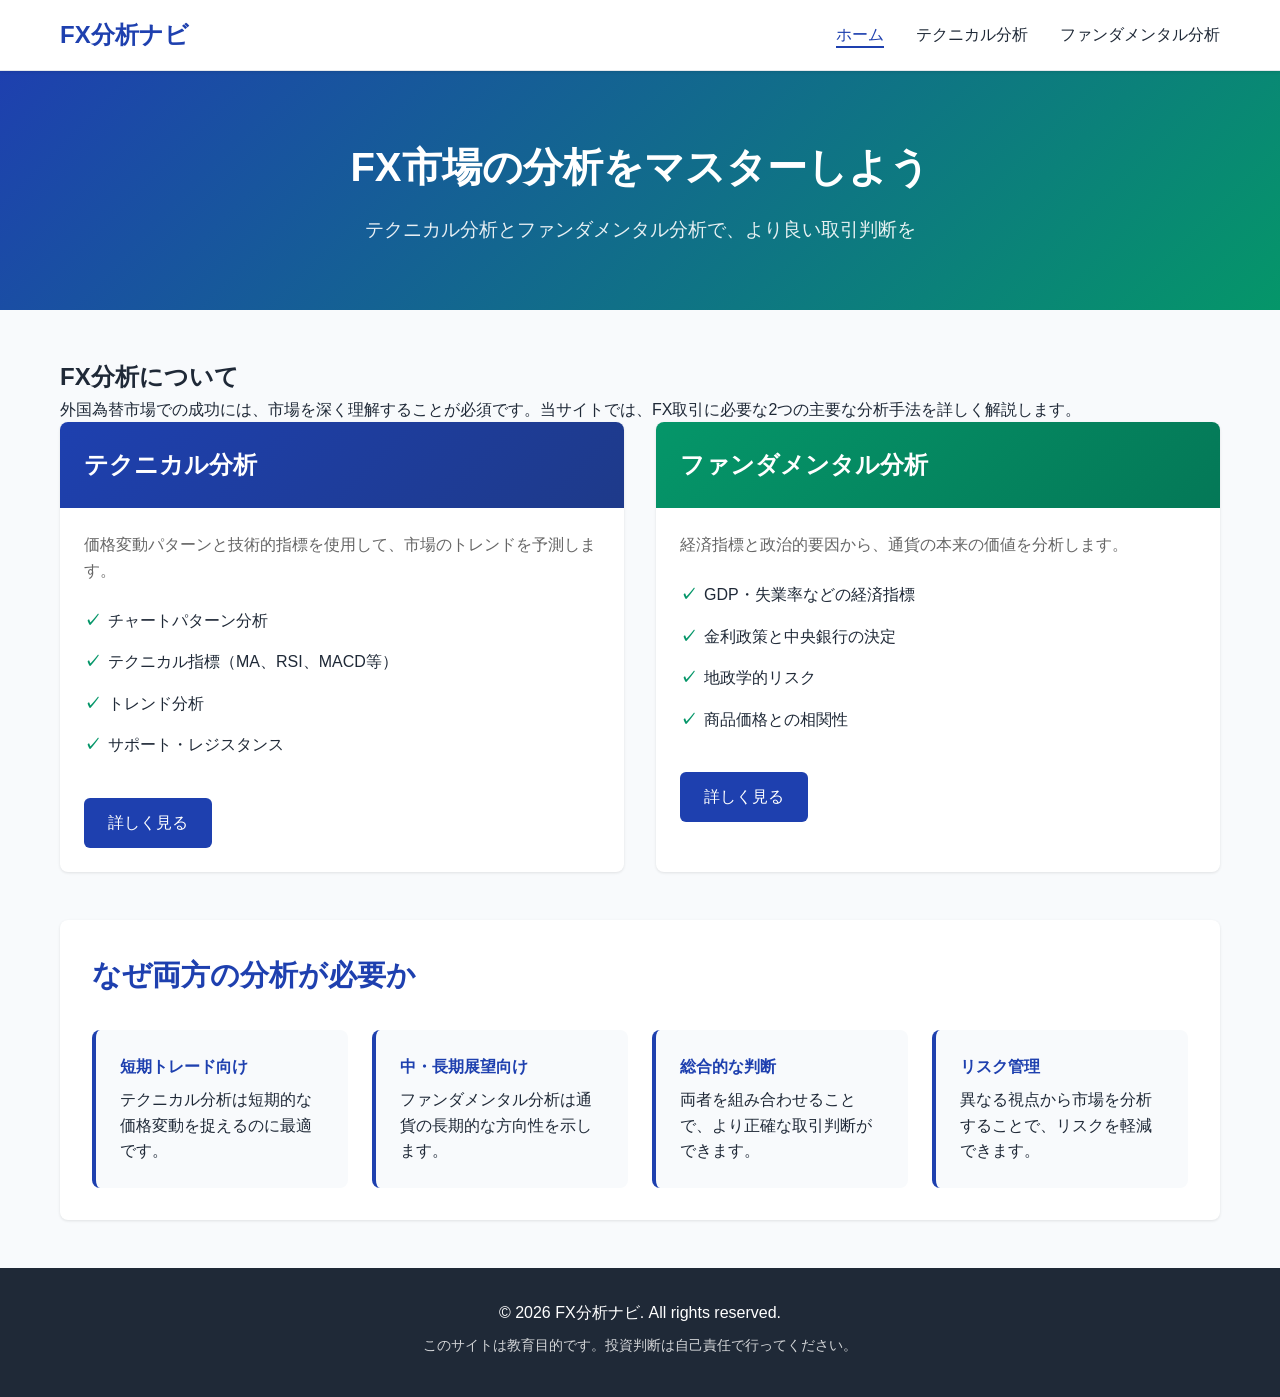
==== index.html @ 77b1e91c "Create FX analysis website with technical and fundamental analysis pages Initial implementation of F" ====
<!DOCTYPE html>
<html lang="ja">
<head>
    <meta charset="UTF-8">
    <meta name="viewport" content="width=device-width, initial-scale=1.0">
    <title>FX分析ナビ - テクニカル & ファンダメンタル</title>
    <link rel="stylesheet" href="styles.css">
</head>
<body>
    <nav class="navbar">
        <div class="container">
            <div class="logo">FX分析ナビ</div>
            <ul class="nav-links">
                <li><a href="index.html" class="active">ホーム</a></li>
                <li><a href="technical.html">テクニカル分析</a></li>
                <li><a href="fundamental.html">ファンダメンタル分析</a></li>
            </ul>
        </div>
    </nav>

    <header class="hero">
        <div class="container">
            <h1>FX市場の分析をマスターしよう</h1>
            <p>テクニカル分析とファンダメンタル分析で、より良い取引判断を</p>
        </div>
    </header>

    <main class="container">
        <section class="intro-section">
            <h2>FX分析について</h2>
            <p>外国為替市場での成功には、市場を深く理解することが必須です。当サイトでは、FX取引に必要な2つの主要な分析手法を詳しく解説します。</p>
        </section>

        <section class="cards-section">
            <div class="card">
                <div class="card-header technical">
                    <h3>テクニカル分析</h3>
                </div>
                <div class="card-body">
                    <p>価格変動パターンと技術的指標を使用して、市場のトレンドを予測します。</p>
                    <ul class="features">
                        <li>チャートパターン分析</li>
                        <li>テクニカル指標（MA、RSI、MACD等）</li>
                        <li>トレンド分析</li>
                        <li>サポート・レジスタンス</li>
                    </ul>
                    <a href="technical.html" class="btn btn-primary">詳しく見る</a>
                </div>
            </div>

            <div class="card">
                <div class="card-header fundamental">
                    <h3>ファンダメンタル分析</h3>
                </div>
                <div class="card-body">
                    <p>経済指標と政治的要因から、通貨の本来の価値を分析します。</p>
                    <ul class="features">
                        <li>GDP・失業率などの経済指標</li>
                        <li>金利政策と中央銀行の決定</li>
                        <li>地政学的リスク</li>
                        <li>商品価格との相関性</li>
                    </ul>
                    <a href="fundamental.html" class="btn btn-primary">詳しく見る</a>
                </div>
            </div>
        </section>

        <section class="info-section">
            <h2>なぜ両方の分析が必要か</h2>
            <div class="grid">
                <div class="info-box">
                    <h4>短期トレード向け</h4>
                    <p>テクニカル分析は短期的な価格変動を捉えるのに最適です。</p>
                </div>
                <div class="info-box">
                    <h4>中・長期展望向け</h4>
                    <p>ファンダメンタル分析は通貨の長期的な方向性を示します。</p>
                </div>
                <div class="info-box">
                    <h4>総合的な判断</h4>
                    <p>両者を組み合わせることで、より正確な取引判断ができます。</p>
                </div>
                <div class="info-box">
                    <h4>リスク管理</h4>
                    <p>異なる視点から市場を分析することで、リスクを軽減できます。</p>
                </div>
            </div>
        </section>
    </main>

    <footer class="footer">
        <div class="container">
            <p>&copy; 2026 FX分析ナビ. All rights reserved.</p>
            <p class="disclaimer">このサイトは教育目的です。投資判断は自己責任で行ってください。</p>
        </div>
    </footer>

    <script src="script.js"></script>
</body>
</html>
---- styles.css ----
* {
    margin: 0;
    padding: 0;
    box-sizing: border-box;
}

:root {
    --primary-color: #1e40af;
    --secondary-color: #059669;
    --accent-color: #f59e0b;
    --bg-color: #f8fafc;
    --text-color: #1f2937;
    --border-color: #e5e7eb;
    --shadow: 0 1px 3px rgba(0, 0, 0, 0.1);
    --shadow-lg: 0 10px 25px rgba(0, 0, 0, 0.1);
}

body {
    font-family: 'Segoe UI', Tahoma, Geneva, Verdana, sans-serif;
    line-height: 1.6;
    color: var(--text-color);
    background-color: var(--bg-color);
}

.container {
    max-width: 1200px;
    margin: 0 auto;
    padding: 0 20px;
}

/* Navbar */
.navbar {
    background-color: #ffffff;
    border-bottom: 1px solid var(--border-color);
    position: sticky;
    top: 0;
    z-index: 100;
    box-shadow: var(--shadow);
}

.navbar .container {
    display: flex;
    justify-content: space-between;
    align-items: center;
    padding: 1rem 20px;
}

.logo {
    font-size: 1.5rem;
    font-weight: bold;
    color: var(--primary-color);
}

.nav-links {
    display: flex;
    list-style: none;
    gap: 2rem;
}

.nav-links a {
    text-decoration: none;
    color: var(--text-color);
    font-weight: 500;
    transition: color 0.3s ease;
    position: relative;
}

.nav-links a:hover,
.nav-links a.active {
    color: var(--primary-color);
}

.nav-links a.active::after {
    content: '';
    position: absolute;
    bottom: -5px;
    left: 0;
    right: 0;
    height: 2px;
    background-color: var(--primary-color);
}

/* Hero Section */
.hero {
    background: linear-gradient(135deg, var(--primary-color), var(--secondary-color));
    color: white;
    padding: 4rem 0;
    text-align: center;
    margin-bottom: 3rem;
}

.hero h1 {
    font-size: 2.5rem;
    margin-bottom: 1rem;
}

.hero p {
    font-size: 1.2rem;
    opacity: 0.9;
}

/* Page Header */
.page-header {
    background: linear-gradient(135deg, var(--primary-color), var(--secondary-color));
    color: white;
    padding: 2rem 0;
    text-align: center;
    margin-bottom: 2rem;
}

.page-header h1 {
    font-size: 2rem;
    margin-bottom: 0.5rem;
}

.page-header p {
    font-size: 1.1rem;
    opacity: 0.9;
}

/* Sections */
.content-section {
    background-color: white;
    padding: 2rem;
    margin-bottom: 2rem;
    border-radius: 8px;
    box-shadow: var(--shadow);
}

.content-section h2 {
    color: var(--primary-color);
    margin-bottom: 1rem;
    font-size: 1.8rem;
}

.content-section p {
    line-height: 1.8;
    margin-bottom: 1rem;
}

/* Cards Grid */
.cards-section {
    display: grid;
    grid-template-columns: repeat(auto-fit, minmax(350px, 1fr));
    gap: 2rem;
    margin-bottom: 3rem;
}

.card {
    background-color: white;
    border-radius: 8px;
    overflow: hidden;
    box-shadow: var(--shadow);
    transition: transform 0.3s ease, box-shadow 0.3s ease;
}

.card:hover {
    transform: translateY(-5px);
    box-shadow: var(--shadow-lg);
}

.card-header {
    padding: 1.5rem;
    color: white;
}

.card-header.technical {
    background: linear-gradient(135deg, var(--primary-color), #1e3a8a);
}

.card-header.fundamental {
    background: linear-gradient(135deg, var(--secondary-color), #047857);
}

.card-header h3 {
    font-size: 1.5rem;
}

.card-body {
    padding: 1.5rem;
}

.card-body p {
    margin-bottom: 1rem;
    color: #666;
}

.features {
    list-style: none;
    margin: 1rem 0;
}

.features li {
    padding: 0.5rem 0;
    padding-left: 1.5rem;
    position: relative;
}

.features li::before {
    content: '✓';
    position: absolute;
    left: 0;
    color: var(--secondary-color);
    font-weight: bold;
}

/* Buttons */
.btn {
    display: inline-block;
    padding: 0.75rem 1.5rem;
    text-decoration: none;
    border-radius: 6px;
    font-weight: 500;
    transition: all 0.3s ease;
    border: none;
    cursor: pointer;
    text-align: center;
    margin-top: 1rem;
}

.btn-primary {
    background-color: var(--primary-color);
    color: white;
}

.btn-primary:hover {
    background-color: #1d35a1;
}

/* Info Section */
.info-section {
    background-color: white;
    padding: 2rem;
    border-radius: 8px;
    box-shadow: var(--shadow);
    margin-bottom: 3rem;
}

.info-section h2 {
    color: var(--primary-color);
    margin-bottom: 2rem;
    font-size: 1.8rem;
}

.grid {
    display: grid;
    grid-template-columns: repeat(auto-fit, minmax(250px, 1fr));
    gap: 1.5rem;
}

.info-box {
    background-color: var(--bg-color);
    padding: 1.5rem;
    border-radius: 8px;
    border-left: 4px solid var(--primary-color);
}

.info-box h4 {
    color: var(--primary-color);
    margin-bottom: 0.5rem;
}

/* Technique Grid */
.technique-grid,
.fundamental-grid {
    display: grid;
    grid-template-columns: repeat(auto-fit, minmax(400px, 1fr));
    gap: 2rem;
    margin-bottom: 2rem;
}

@media (max-width: 768px) {
    .technique-grid,
    .fundamental-grid {
        grid-template-columns: 1fr;
    }
}

.technique-card,
.fundamental-card {
    background-color: white;
    border-radius: 8px;
    overflow: hidden;
    box-shadow: var(--shadow);
    border-left: 5px solid var(--primary-color);
}

.technique-card h3,
.fundamental-card h3 {
    background-color: var(--bg-color);
    padding: 1rem;
    margin: 0;
    color: var(--primary-color);
    font-size: 1.3rem;
}

.technique-content,
.fundamental-content {
    padding: 1.5rem;
}

.technique-content h4,
.fundamental-content h4 {
    color: var(--primary-color);
    margin: 1rem 0 0.5rem 0;
    font-size: 1.1rem;
}

.technique-content ul,
.fundamental-content ul {
    margin-left: 1rem;
    margin-bottom: 1rem;
}

.technique-content li,
.fundamental-content li {
    margin-bottom: 0.5rem;
}

.technique-content p,
.fundamental-content p {
    color: #666;
    line-height: 1.7;
}

/* Trading Strategy */
.trading-strategy,
.analysis-strategy {
    background-color: white;
    padding: 2rem;
    border-radius: 8px;
    box-shadow: var(--shadow);
    margin-bottom: 3rem;
}

.trading-strategy h2,
.analysis-strategy h2 {
    color: var(--primary-color);
    margin-bottom: 1.5rem;
    font-size: 1.8rem;
}

.strategy-box {
    background-color: var(--bg-color);
    padding: 1.5rem;
    margin-bottom: 1.5rem;
    border-radius: 6px;
    border-left: 4px solid var(--secondary-color);
}

.strategy-box h3 {
    color: var(--secondary-color);
    margin-bottom: 0.5rem;
}

.strategy-box p {
    color: #666;
    line-height: 1.7;
}

/* Tips Section */
.tips-section,
.calendar-tips {
    background-color: white;
    padding: 2rem;
    border-radius: 8px;
    box-shadow: var(--shadow);
    margin-bottom: 3rem;
}

.tips-section h2,
.calendar-tips h2 {
    color: var(--primary-color);
    margin-bottom: 1.5rem;
    font-size: 1.8rem;
}

.tips-grid {
    display: grid;
    grid-template-columns: repeat(auto-fit, minmax(250px, 1fr));
    gap: 1.5rem;
}

.tip {
    background: linear-gradient(135deg, rgba(30, 64, 175, 0.1), rgba(5, 150, 105, 0.1));
    padding: 1.5rem;
    border-radius: 6px;
}

.tip h4 {
    color: var(--primary-color);
    margin-bottom: 0.5rem;
}

.tip p {
    color: #666;
    font-size: 0.95rem;
}

/* Comparison Table */
.comparison-table {
    width: 100%;
    border-collapse: collapse;
    background-color: white;
    box-shadow: var(--shadow);
    border-radius: 8px;
    overflow: hidden;
    margin-top: 2rem;
}

.comparison-table th {
    background-color: var(--primary-color);
    color: white;
    padding: 1rem;
    text-align: left;
    font-weight: 600;
}

.comparison-table td {
    padding: 1rem;
    border-bottom: 1px solid var(--border-color);
}

.comparison-table tr:last-child td {
    border-bottom: none;
}

.comparison-table tbody tr:nth-child(even) {
    background-color: var(--bg-color);
}

/* Economic Factors */
.economic-factors,
.economic-calendar {
    background-color: white;
    padding: 2rem;
    border-radius: 8px;
    box-shadow: var(--shadow);
    margin-bottom: 3rem;
}

.economic-factors h2,
.economic-calendar h2 {
    color: var(--primary-color);
    margin-bottom: 1.5rem;
    font-size: 1.8rem;
}

.factor-group {
    margin-bottom: 2rem;
    padding-bottom: 1.5rem;
    border-bottom: 1px solid var(--border-color);
}

.factor-group:last-child {
    border-bottom: none;
}

.factor-group h3 {
    color: var(--secondary-color);
    margin-bottom: 0.5rem;
    font-size: 1.2rem;
}

.factor-group p {
    color: #666;
    margin-bottom: 0.8rem;
}

.factor-group ul {
    margin-left: 1rem;
}

.factor-group li {
    margin-bottom: 0.5rem;
    color: #666;
}

/* Comparison Section */
.comparison {
    background-color: white;
    padding: 2rem;
    border-radius: 8px;
    box-shadow: var(--shadow);
    margin-bottom: 3rem;
}

.comparison h2 {
    color: var(--primary-color);
    margin-bottom: 1.5rem;
    font-size: 1.8rem;
}

/* Footer */
.footer {
    background-color: var(--text-color);
    color: white;
    text-align: center;
    padding: 2rem 0;
    margin-top: 3rem;
}

.footer p {
    margin-bottom: 0.5rem;
}

.disclaimer {
    font-size: 0.9rem;
    opacity: 0.8;
}

/* Responsive Design */
@media (max-width: 768px) {
    .nav-links {
        gap: 1rem;
    }

    .hero h1 {
        font-size: 1.8rem;
    }

    .hero p {
        font-size: 1rem;
    }

    .page-header h1 {
        font-size: 1.5rem;
    }

    .page-header p {
        font-size: 1rem;
    }

    .cards-section {
        grid-template-columns: 1fr;
    }

    .grid {
        grid-template-columns: 1fr;
    }

    .tips-grid {
        grid-template-columns: 1fr;
    }

    .comparison-table {
        font-size: 0.9rem;
    }

    .comparison-table th,
    .comparison-table td {
        padding: 0.7rem;
    }
}

@media (max-width: 480px) {
    .nav-links {
        flex-direction: column;
        gap: 0.5rem;
    }

    .hero h1 {
        font-size: 1.5rem;
    }

    .content-section {
        padding: 1rem;
    }

    .technique-card,
    .fundamental-card {
        border-left-width: 3px;
    }
}
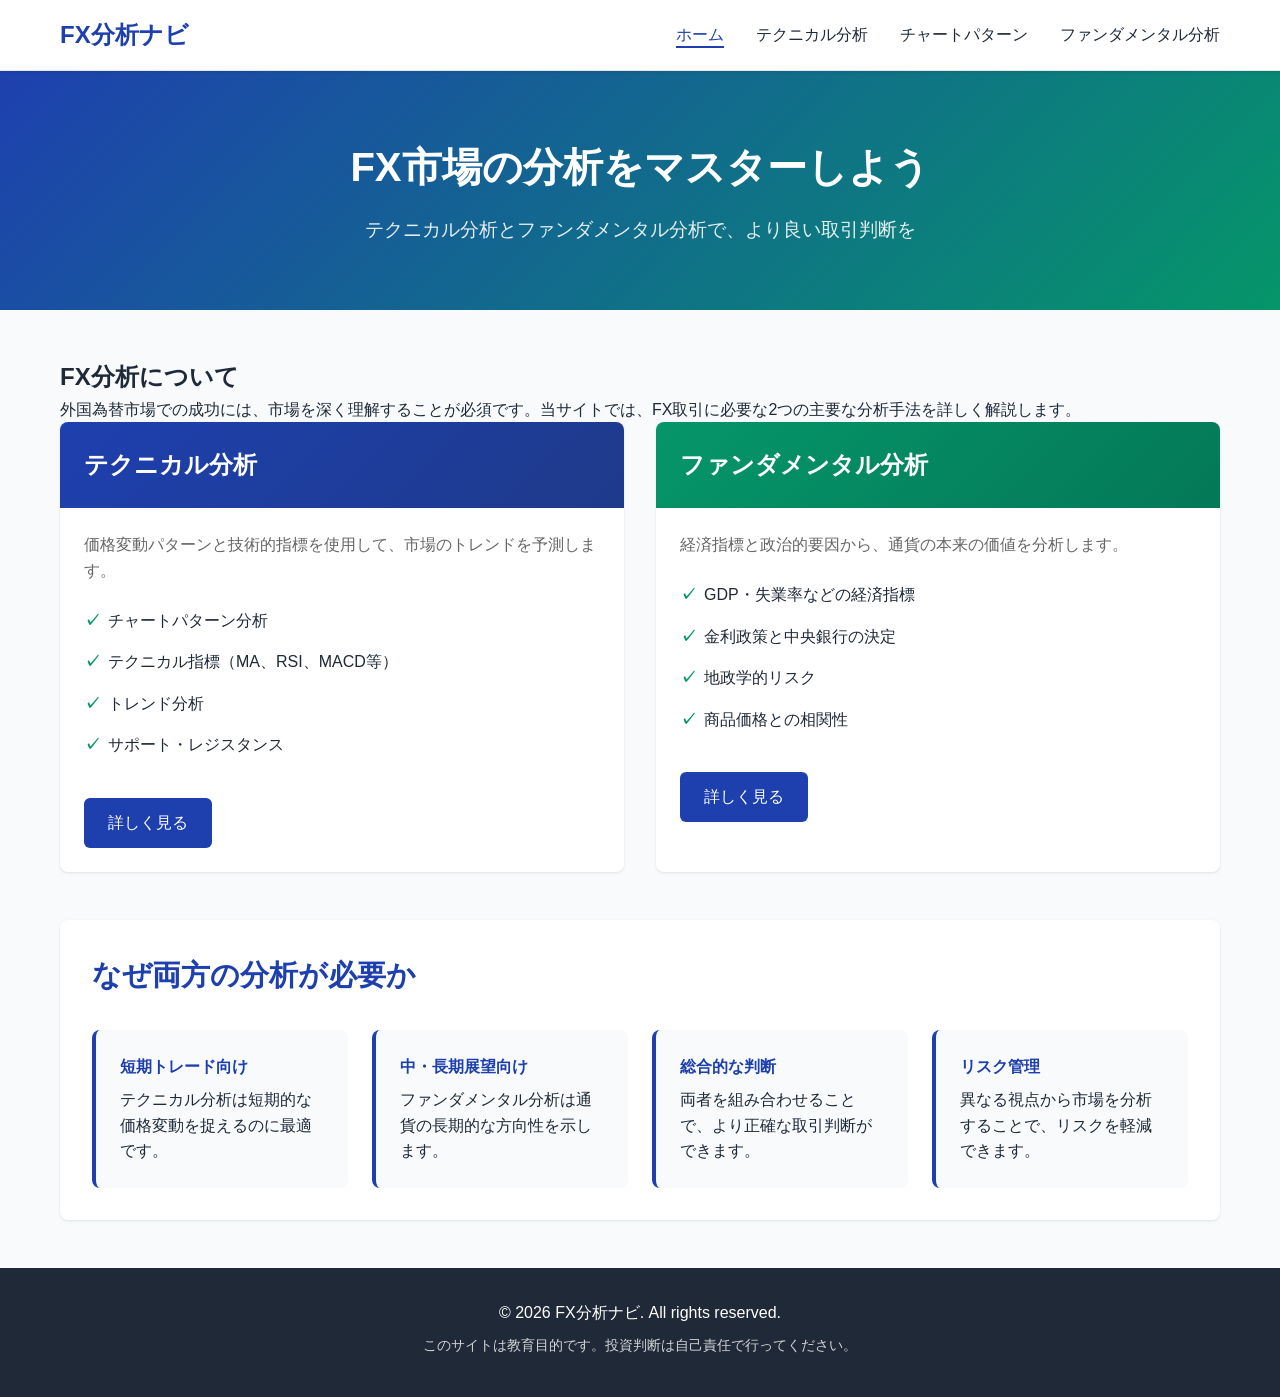
==== commit 18181688: "Add comprehensive chart patterns page with 13 detailed patterns New patterns.html page includes: - 6" ====
--- a/index.html
+++ b/index.html
@@ -13,6 +13,7 @@
             <ul class="nav-links">
                 <li><a href="index.html" class="active">ホーム</a></li>
                 <li><a href="technical.html">テクニカル分析</a></li>
+                <li><a href="patterns.html">チャートパターン</a></li>
                 <li><a href="fundamental.html">ファンダメンタル分析</a></li>
             </ul>
         </div>
--- a/styles.css
+++ b/styles.css
@@ -509,6 +509,161 @@
     opacity: 0.8;
 }
 
+/* Pattern Grid */
+.pattern-grid {
+    display: grid;
+    grid-template-columns: repeat(auto-fit, minmax(500px, 1fr));
+    gap: 2rem;
+    margin-bottom: 2rem;
+}
+
+@media (max-width: 768px) {
+    .pattern-grid {
+        grid-template-columns: 1fr;
+    }
+}
+
+.pattern-card {
+    background-color: white;
+    border-radius: 8px;
+    overflow: hidden;
+    box-shadow: var(--shadow);
+    border: 1px solid var(--border-color);
+}
+
+.pattern-header {
+    padding: 1.5rem;
+    color: white;
+}
+
+.pattern-header h3 {
+    margin: 0 0 0.5rem 0;
+    font-size: 1.3rem;
+}
+
+.pattern-header.uptrend {
+    background: linear-gradient(135deg, #ef4444, #dc2626);
+}
+
+.pattern-header.downtrend {
+    background: linear-gradient(135deg, #3b82f6, #1d4ed8);
+}
+
+.pattern-header.continuation {
+    background: linear-gradient(135deg, #8b5cf6, #6d28d9);
+}
+
+.pattern-type {
+    display: inline-block;
+    font-size: 0.85rem;
+    background-color: rgba(255, 255, 255, 0.3);
+    padding: 0.3rem 0.8rem;
+    border-radius: 20px;
+}
+
+.pattern-body {
+    padding: 1.5rem;
+}
+
+.pattern-info {
+    margin-bottom: 1.5rem;
+    padding-bottom: 1.5rem;
+    border-bottom: 1px solid var(--border-color);
+}
+
+.pattern-info:last-child {
+    border-bottom: none;
+    margin-bottom: 0;
+    padding-bottom: 0;
+}
+
+.pattern-info h4 {
+    color: var(--primary-color);
+    margin-bottom: 0.5rem;
+    font-size: 1rem;
+}
+
+.pattern-info p {
+    color: #666;
+    line-height: 1.6;
+}
+
+.pattern-info ul {
+    margin: 0.5rem 0 0 1.5rem;
+    color: #666;
+}
+
+.pattern-info li {
+    margin-bottom: 0.3rem;
+}
+
+/* Guide Grid */
+.guide-grid {
+    display: grid;
+    grid-template-columns: repeat(auto-fit, minmax(300px, 1fr));
+    gap: 1.5rem;
+    margin-top: 1.5rem;
+}
+
+.guide-box {
+    background: linear-gradient(135deg, rgba(30, 64, 175, 0.1), rgba(5, 150, 105, 0.1));
+    padding: 1.5rem;
+    border-radius: 8px;
+    border-left: 4px solid var(--primary-color);
+}
+
+.guide-box h3 {
+    color: var(--primary-color);
+    margin-bottom: 1rem;
+    font-size: 1.1rem;
+}
+
+.guide-box ul {
+    margin-left: 1.5rem;
+    color: #666;
+}
+
+.guide-box li {
+    margin-bottom: 0.5rem;
+    line-height: 1.5;
+}
+
+/* Rating Stars */
+.rating {
+    display: flex;
+    align-items: center;
+    gap: 0.5rem;
+    margin: 1rem 0;
+}
+
+.stars {
+    font-size: 1.2rem;
+    color: var(--accent-color);
+    letter-spacing: 2px;
+}
+
+.rating-label {
+    font-size: 0.9rem;
+    color: #666;
+    font-weight: 500;
+}
+
+.rating-label.excellent {
+    color: var(--secondary-color);
+}
+
+.rating-label.good {
+    color: var(--primary-color);
+}
+
+.rating-label.average {
+    color: #f59e0b;
+}
+
+.rating-label.poor {
+    color: #ef4444;
+}
+
 /* Responsive Design */
 @media (max-width: 768px) {
     .nav-links {
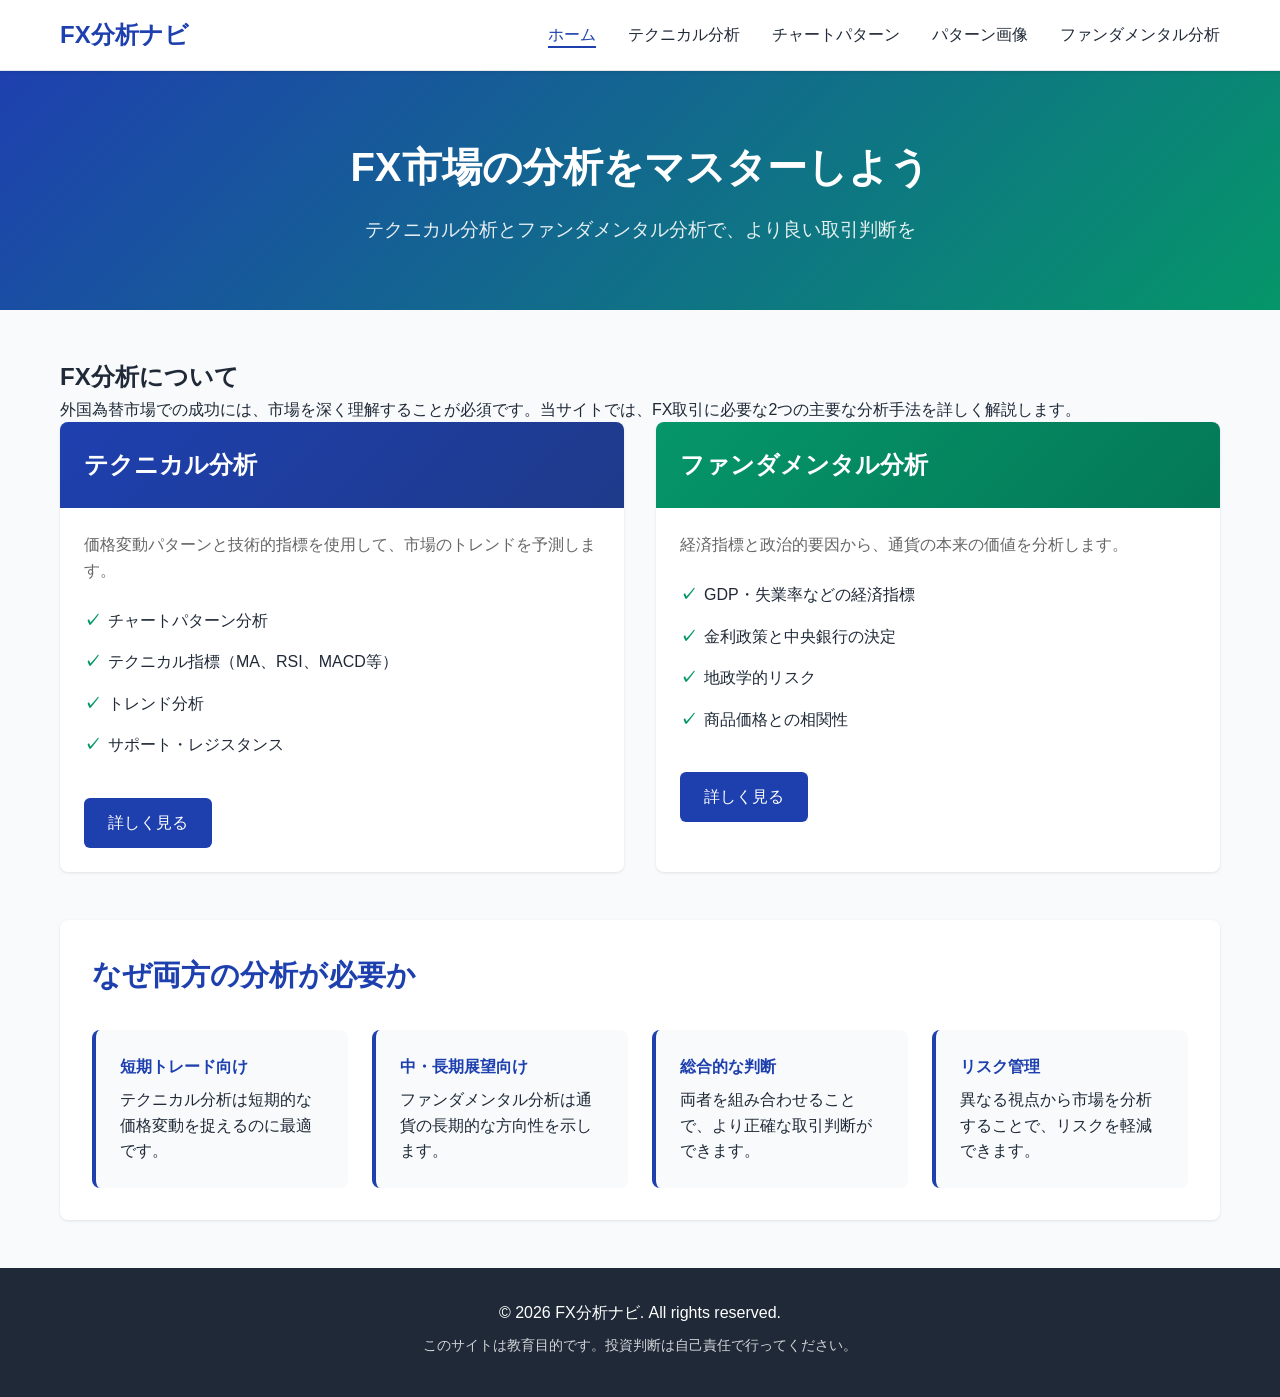
==== commit 188f1c0d: "Add comprehensive chart pattern gallery with detailed visualizations New chart-gallery.html page fea" ====
--- a/index.html
+++ b/index.html
@@ -14,6 +14,7 @@
                 <li><a href="index.html" class="active">ホーム</a></li>
                 <li><a href="technical.html">テクニカル分析</a></li>
                 <li><a href="patterns.html">チャートパターン</a></li>
+                <li><a href="chart-gallery.html">パターン画像</a></li>
                 <li><a href="fundamental.html">ファンダメンタル分析</a></li>
             </ul>
         </div>
--- a/styles.css
+++ b/styles.css
@@ -509,6 +509,28 @@
     opacity: 0.8;
 }
 
+/* Pattern Chart */
+.pattern-chart {
+    background: linear-gradient(135deg, rgba(30, 64, 175, 0.05), rgba(5, 150, 105, 0.05));
+    padding: 1rem;
+    margin-bottom: 1.5rem;
+    border-radius: 6px;
+    border: 1px solid var(--border-color);
+}
+
+.chart-svg {
+    width: 100%;
+    height: auto;
+    max-width: 100%;
+}
+
+.pattern-chart canvas {
+    background-color: white;
+    border-radius: 4px;
+    display: block;
+    margin: 0 auto;
+}
+
 /* Pattern Grid */
 .pattern-grid {
     display: grid;
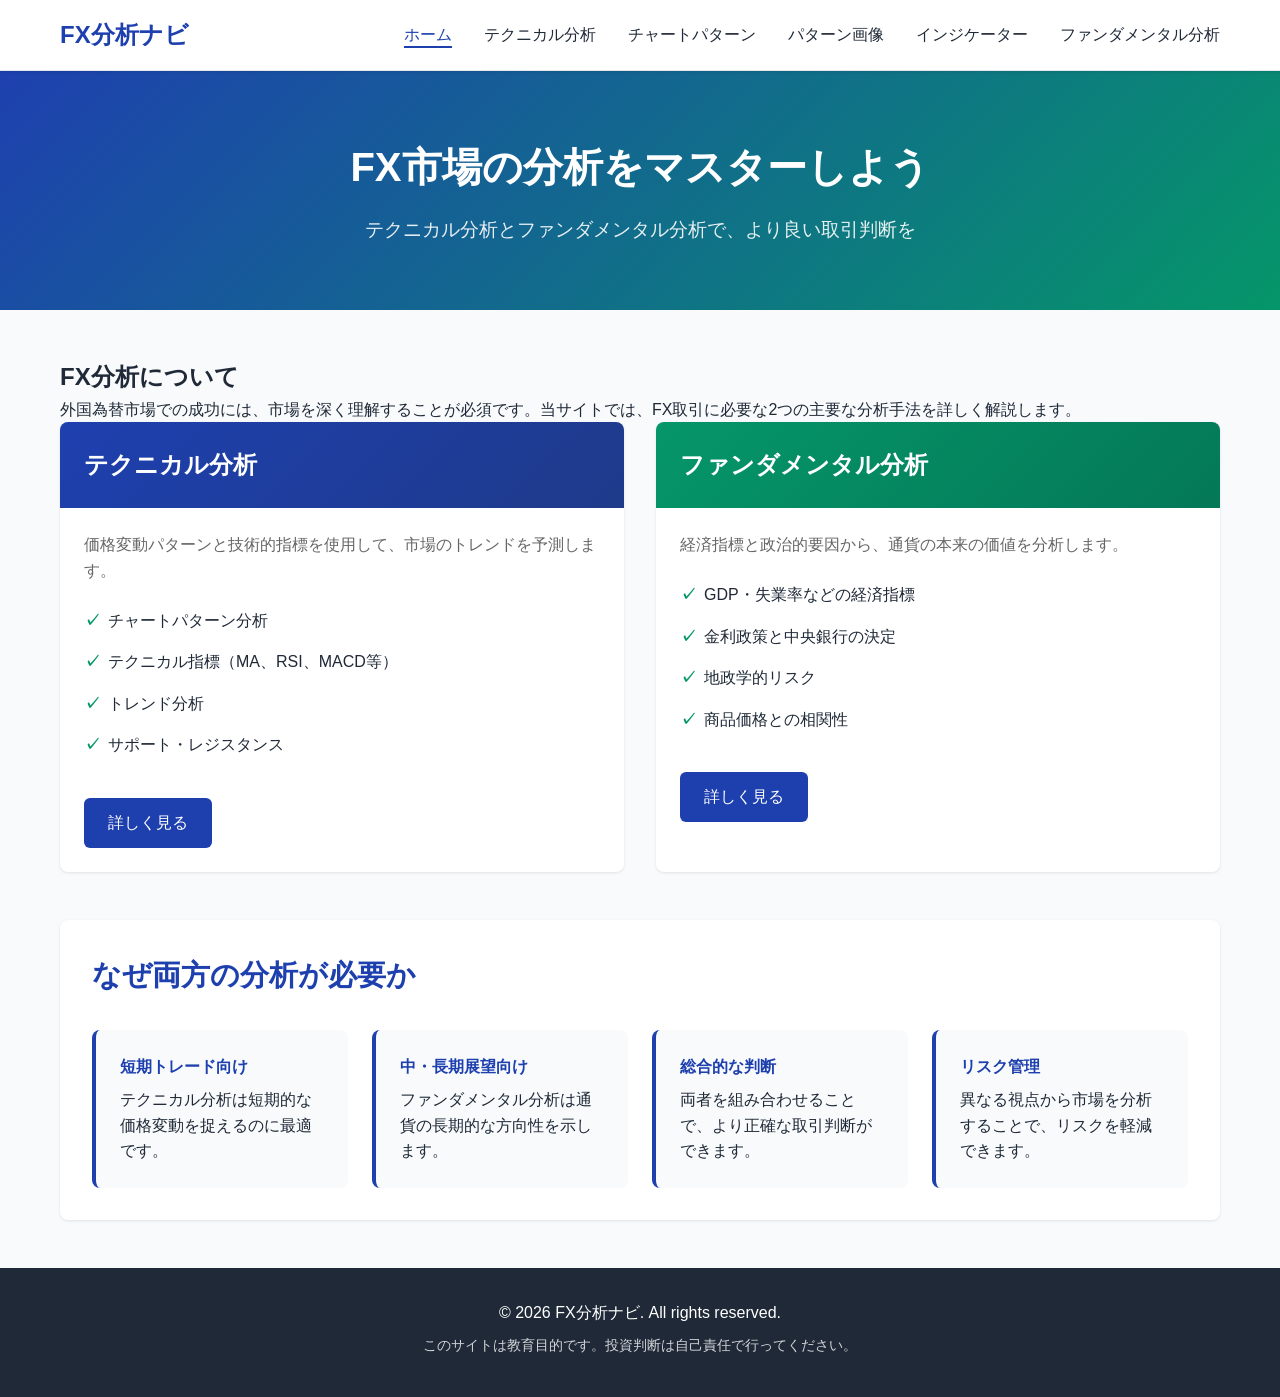
==== commit cca452d3: "Add custom indicator builder with strategy creation New indicator-builder.html page featuring: - 12 " ====
--- a/index.html
+++ b/index.html
@@ -15,6 +15,7 @@
                 <li><a href="technical.html">テクニカル分析</a></li>
                 <li><a href="patterns.html">チャートパターン</a></li>
                 <li><a href="chart-gallery.html">パターン画像</a></li>
+                <li><a href="indicator-builder.html">インジケーター</a></li>
                 <li><a href="fundamental.html">ファンダメンタル分析</a></li>
             </ul>
         </div>
